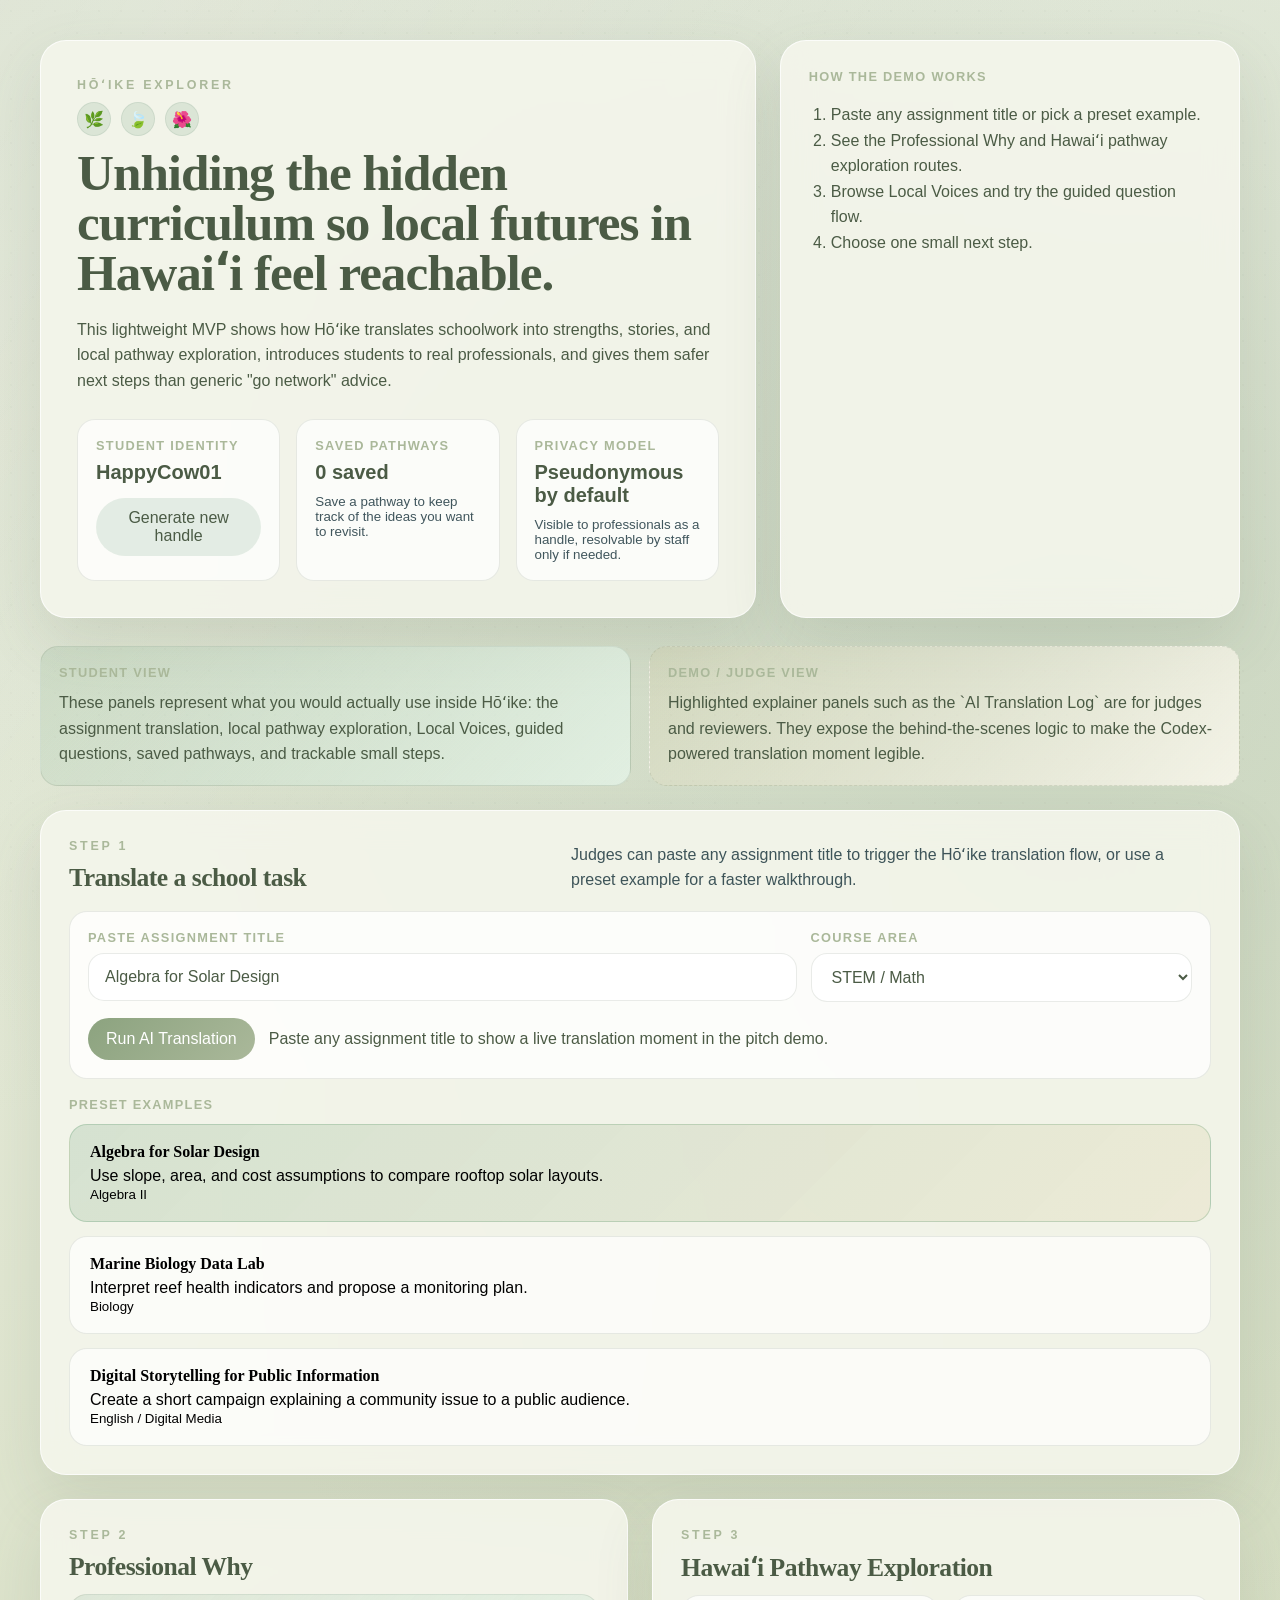
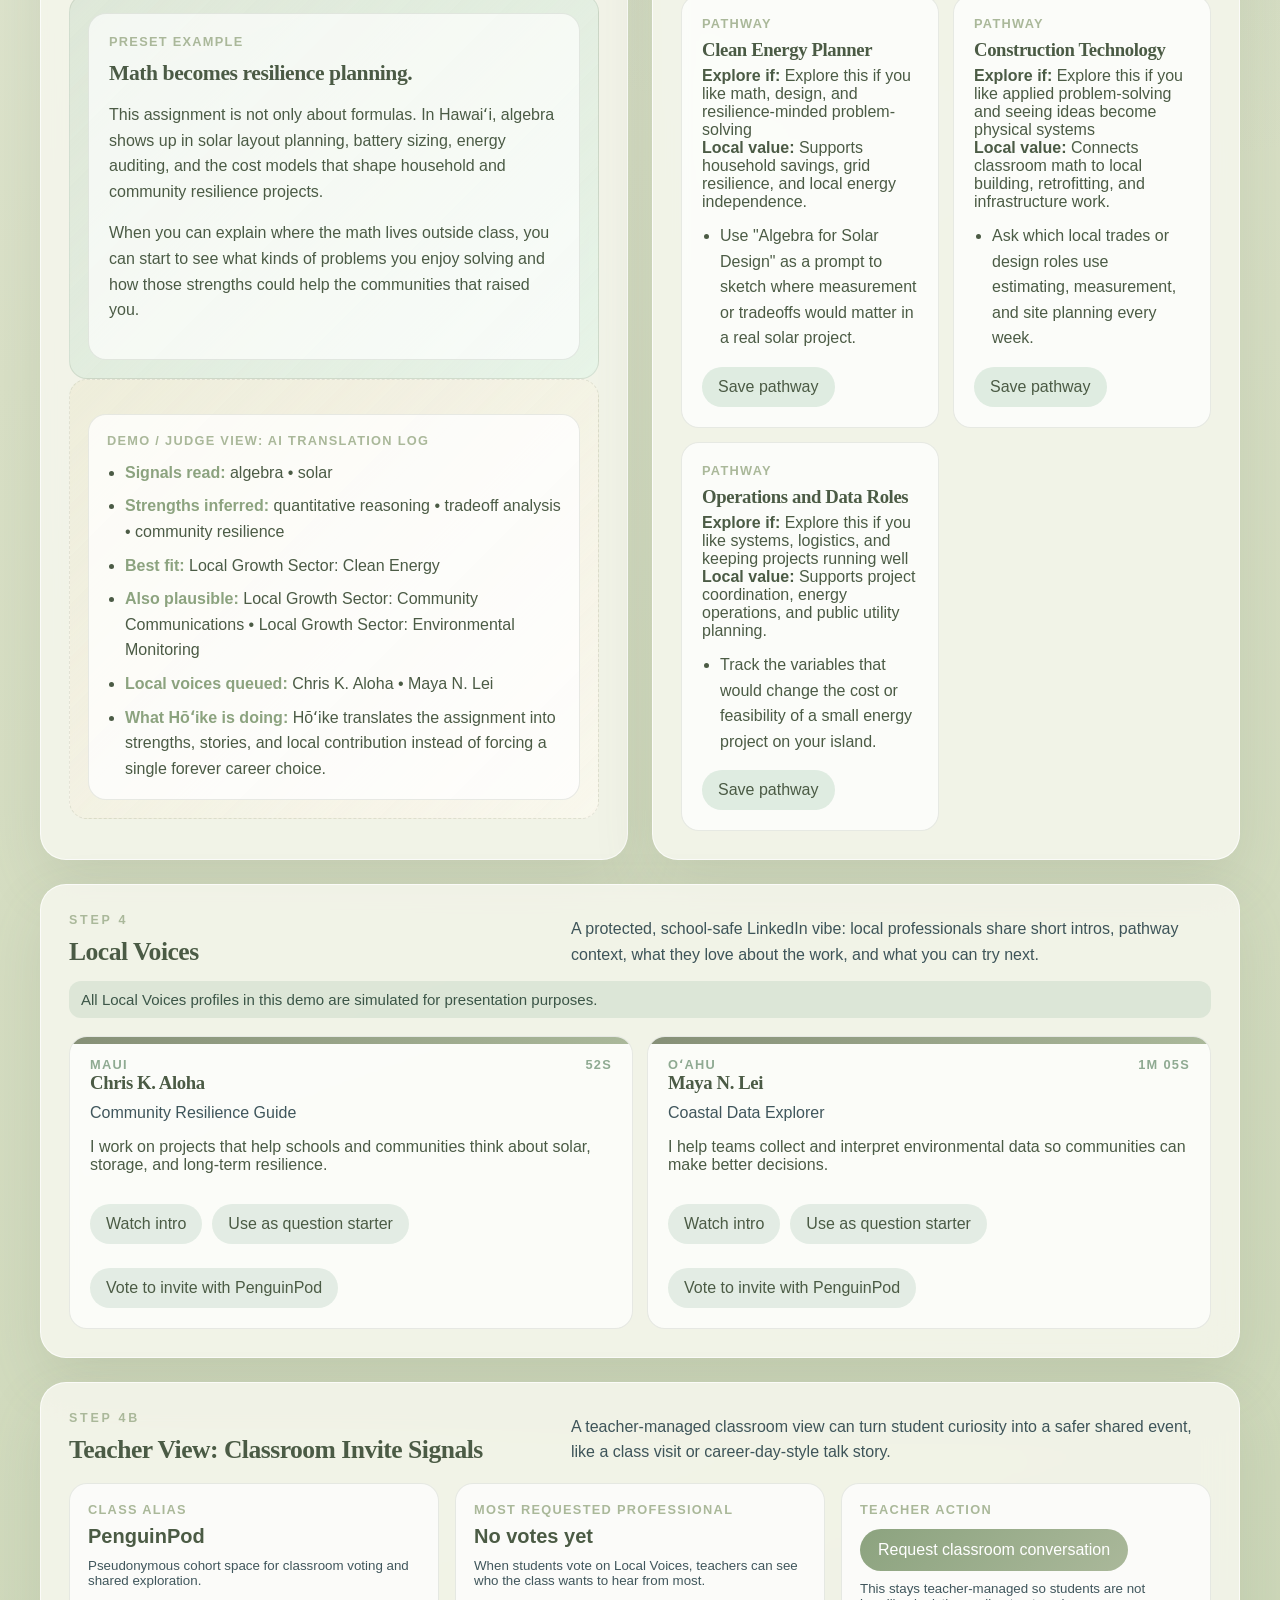
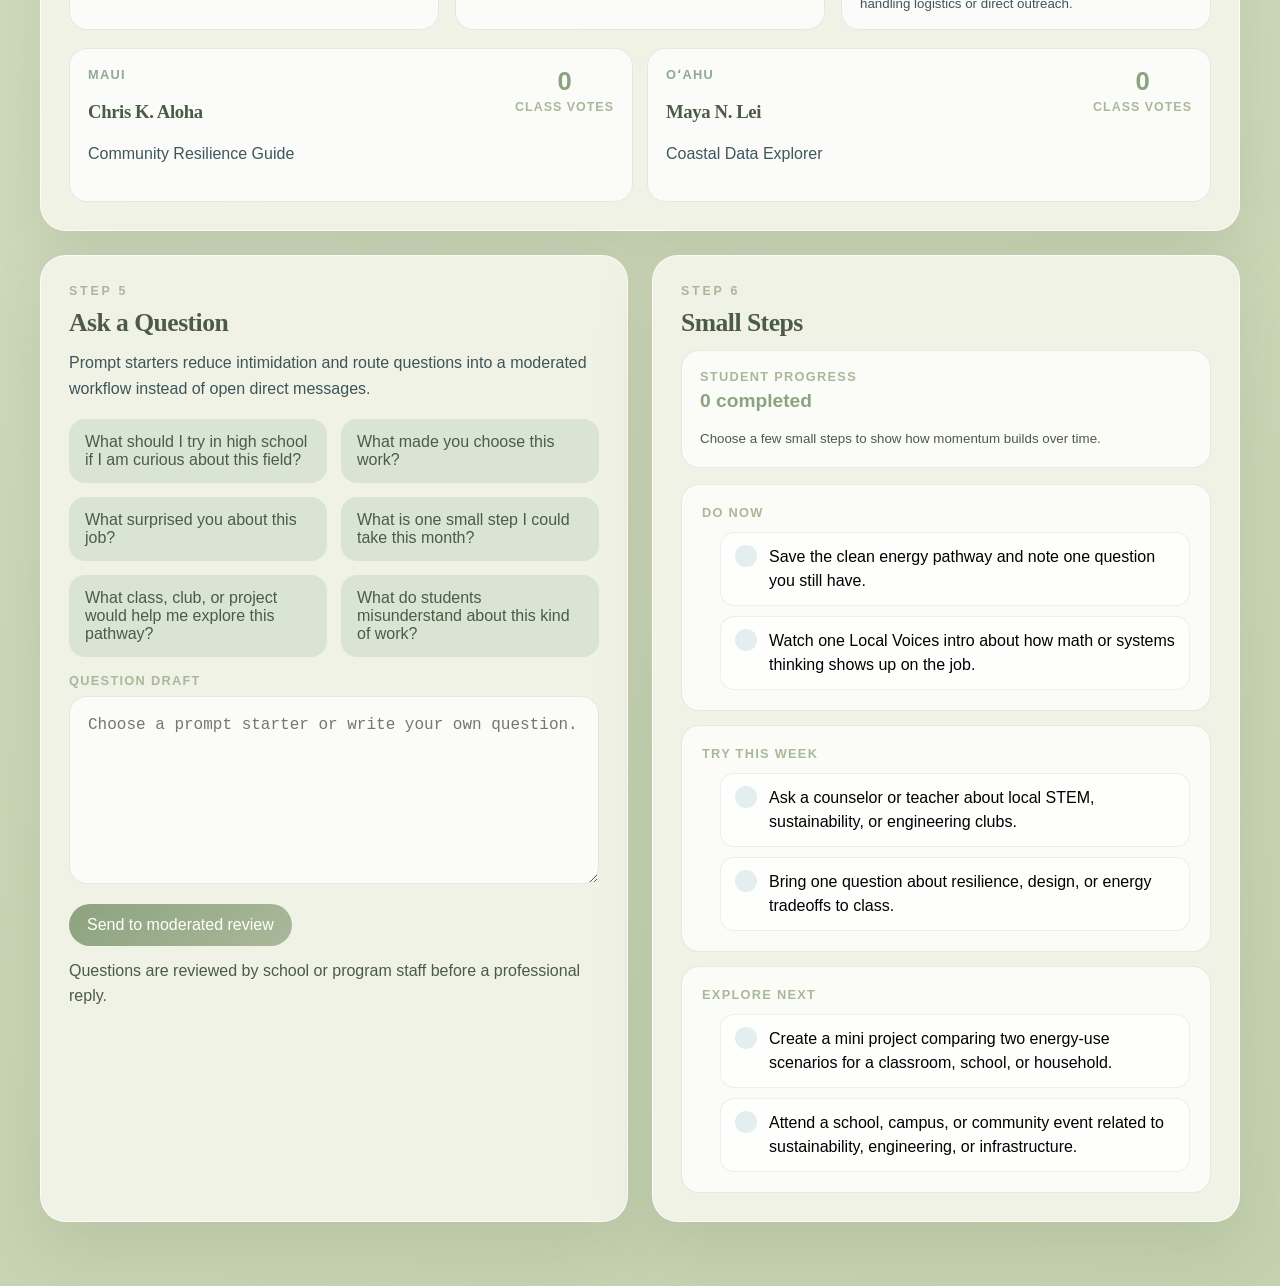
==== index.html @ 9222612d "Add files via upload" ====
<!DOCTYPE html>
<html lang="en">
  <head>
    <meta charset="UTF-8" />
    <meta name="viewport" content="width=device-width, initial-scale=1.0" />
    <title>Hōʻike Explorer Demo</title>
    <link rel="stylesheet" href="./styles.css" />
  </head>
  <body>
    <div class="page-shell">
      <header class="hero">
        <div class="hero-copy reveal">
          <p class="eyebrow">Hōʻike Explorer</p>
          <div class="flora-row" aria-hidden="true">
            <span class="flora-glyph">🌿</span>
            <span class="flora-glyph">🍃</span>
            <span class="flora-glyph">🌺</span>
          </div>
          <h1>Unhiding the hidden curriculum so local futures in Hawaiʻi feel reachable.</h1>
          <p class="lede">
            This lightweight MVP shows how Hōʻike translates schoolwork into
            strengths, stories, and local pathway exploration, introduces
            students to real professionals, and gives them safer next steps than
            generic "go network" advice.
          </p>
          <div class="hero-notes">
            <div class="note-card">
              <span>Student identity</span>
              <strong id="student-handle">HappyCow01</strong>
              <button id="generate-handle" type="button">Generate new handle</button>
            </div>
            <div class="note-card">
              <span>Saved pathways</span>
              <strong id="saved-pathways-count">0 saved</strong>
              <small id="saved-pathways-detail">Save a pathway to keep track of the ideas you want to revisit.</small>
            </div>
            <div class="note-card">
              <span>Privacy model</span>
              <strong>Pseudonymous by default</strong>
              <small>Visible to professionals as a handle, resolvable by staff only if needed.</small>
            </div>
          </div>
        </div>
          <div class="hero-panel reveal">
          <div class="panel-label">How the demo works</div>
          <ol>
            <li>Paste any assignment title or pick a preset example.</li>
            <li>See the Professional Why and Hawaiʻi pathway exploration routes.</li>
            <li>Browse Local Voices and try the guided question flow.</li>
            <li>Choose one small next step.</li>
          </ol>
        </div>
      </header>

      <main class="dashboard">
        <section class="view-toggle reveal">
          <div class="view-card student-view-card">
            <span class="panel-label">Student View</span>
            <p>
              These panels represent what you would actually use inside Hōʻike:
              the assignment translation, local pathway exploration, Local Voices,
              guided questions, saved pathways, and trackable small steps.
            </p>
          </div>
          <div class="view-card demo-view-card">
            <span class="panel-label">Demo / Judge View</span>
            <p>
              Highlighted explainer panels such as the `AI Translation Log` are for
              judges and reviewers. They expose the behind-the-scenes logic to make
              the Codex-powered translation moment legible.
            </p>
          </div>
        </section>

        <section class="card assignment-card reveal">
          <div class="section-heading">
            <div>
              <p class="eyebrow">Step 1</p>
              <h2>Translate a school task</h2>
            </div>
            <p class="section-copy">
              Judges can paste any assignment title to trigger the Hōʻike
              translation flow, or use a preset example for a faster walkthrough.
            </p>
          </div>
          <div class="generator-shell">
            <div class="generator-grid">
              <label class="generator-field" for="assignment-title-input">
                <span class="input-label">Paste assignment title</span>
                <input
                  id="assignment-title-input"
                  class="text-input"
                  type="text"
                  placeholder="Ex: Marine biology lab - reef health indicators"
                />
              </label>
              <label class="generator-field" for="assignment-subject-input">
                <span class="input-label">Course area</span>
                <select id="assignment-subject-input" class="select-input">
                  <option value="STEM / Math">STEM / Math</option>
                  <option value="Science / Biology">Science / Biology</option>
                  <option value="Computer Science / Engineering">Computer Science / Engineering</option>
                  <option value="English / Media">English / Media</option>
                  <option value="CTE / Career Exploration">CTE / Career Exploration</option>
                  <option value="Social Studies / Community">Social Studies / Community</option>
                </select>
              </label>
            </div>
            <div class="generator-actions">
              <button id="run-translation" class="primary-action" type="button">
                Run AI Translation
              </button>
              <span id="translation-status" class="status-text">
                Paste any assignment title to show a live translation moment in the pitch demo.
              </span>
            </div>
          </div>
          <p class="mini-label">Preset examples</p>
          <div class="assignment-list" id="assignment-list"></div>
        </section>

        <section class="grid-two">
          <article class="card reveal">
            <div class="section-heading compact">
              <div>
                <p class="eyebrow">Step 2</p>
                <h2>Professional Why</h2>
              </div>
            </div>
            <div class="student-surface">
              <div id="professional-why" class="rich-panel"></div>
            </div>
            <div class="demo-surface">
              <div id="translation-log" class="translation-log"></div>
            </div>
          </article>

          <article class="card reveal">
            <div class="section-heading compact">
              <div>
                <p class="eyebrow">Step 3</p>
                <h2>Hawaiʻi Pathway Exploration</h2>
              </div>
            </div>
            <div id="pathway-list" class="pathway-list"></div>
          </article>
        </section>

        <section class="card reveal">
          <div class="section-heading">
            <div>
              <p class="eyebrow">Step 4</p>
              <h2>Local Voices</h2>
            </div>
            <p class="section-copy">
              A protected, school-safe LinkedIn vibe: local professionals share short
              intros, pathway context, what they love about the work, and what
              you can try next.
            </p>
          </div>
          <p class="sim-note">All Local Voices profiles in this demo are simulated for presentation purposes.</p>
          <div id="voices-list" class="voices-list"></div>
        </section>

        <section class="card reveal">
          <div class="section-heading">
            <div>
              <p class="eyebrow">Step 4B</p>
              <h2>Teacher View: Classroom Invite Signals</h2>
            </div>
            <p class="section-copy">
              A teacher-managed classroom view can turn student curiosity into a
              safer shared event, like a class visit or career-day-style talk story.
            </p>
          </div>
          <div class="teacher-shell">
            <div class="teacher-summary-card">
              <span class="panel-label">Class alias</span>
              <strong>PenguinPod</strong>
              <small>Pseudonymous cohort space for classroom voting and shared exploration.</small>
            </div>
            <div class="teacher-summary-card">
              <span class="panel-label">Most requested professional</span>
              <strong id="teacher-top-voice">No votes yet</strong>
              <small id="teacher-top-voice-detail">When students vote on Local Voices, teachers can see who the class wants to hear from most.</small>
            </div>
            <div class="teacher-summary-card">
              <span class="panel-label">Teacher action</span>
              <button id="teacher-invite-button" class="primary-action" type="button">Request classroom conversation</button>
              <small id="teacher-invite-status">This stays teacher-managed so students are not handling logistics or direct outreach.</small>
            </div>
          </div>
          <div id="teacher-vote-list" class="teacher-vote-list"></div>
        </section>

        <section class="grid-two">
          <article class="card reveal">
            <div class="section-heading compact">
              <div>
                <p class="eyebrow">Step 5</p>
                <h2>Ask a Question</h2>
              </div>
            </div>
            <p class="section-copy">
              Prompt starters reduce intimidation and route questions into a moderated
              workflow instead of open direct messages.
            </p>
            <div id="prompt-list" class="prompt-list"></div>
            <label class="input-label" for="question-box">Question draft</label>
            <textarea
              id="question-box"
              rows="6"
              placeholder="Choose a prompt starter or write your own question."
            ></textarea>
            <div class="question-actions">
              <button id="submit-question" class="primary-action" type="button">
                Send to moderated review
              </button>
              <span id="question-status" class="status-text">
                Questions are reviewed by school or program staff before a professional reply.
              </span>
            </div>
          </article>

          <article class="card reveal">
            <div class="section-heading compact">
              <div>
                <p class="eyebrow">Step 6</p>
                <h2>Small Steps</h2>
              </div>
            </div>
            <div class="steps-summary">
              <span class="panel-label">Student Progress</span>
              <strong id="steps-progress-count">0 completed</strong>
              <small id="steps-progress-detail">Choose a few small steps to show how momentum builds over time.</small>
            </div>
            <div id="steps-panel" class="steps-panel"></div>
          </article>
        </section>
      </main>
    </div>

    <dialog id="voice-dialog">
      <form method="dialog" class="dialog-shell">
        <button class="dialog-close" type="submit" aria-label="Close">Close</button>
        <div id="dialog-content"></div>
      </form>
    </dialog>

    <script src="./app.js"></script>
  </body>
</html>
---- styles.css ----
:root {
  --sea: #8ca37f;
  --reef: #aab89a;
  --mist: #bfd090;
  --sand: #c3d0a5;
  --gold: #869077;
  --leaf: #8faa92;
  --ink: #4b5b45;
  --paper: rgba(244, 246, 236, 0.9);
  --line: rgba(75, 91, 69, 0.12);
  --shadow: 0 24px 60px rgba(92, 108, 83, 0.14);
  --radius-lg: 26px;
  --radius-md: 18px;
  --radius-sm: 12px;
}

* {
  box-sizing: border-box;
}

html {
  scroll-behavior: smooth;
}

body {
  margin: 0;
  min-height: 100vh;
  font-family: "Avenir Next", "Segoe UI", "Helvetica Neue", sans-serif;
  color: var(--ink);
  background:
    radial-gradient(circle at top left, rgba(170, 184, 154, 0.24), transparent 24%),
    radial-gradient(circle at 82% 15%, rgba(143, 170, 146, 0.28), transparent 28%),
    linear-gradient(160deg, #edf1e5 0%, #d9e0c6 40%, #c4d1af 100%);
}

body::before {
  content: "";
  position: fixed;
  inset: 0;
  pointer-events: none;
  background-image:
    radial-gradient(circle, rgba(75, 91, 69, 0.05) 1px, transparent 1px),
    linear-gradient(120deg, rgba(255, 255, 255, 0.18), transparent 50%);
  background-size: 22px 22px, 100% 100%;
  opacity: 0.5;
}

.page-shell {
  position: relative;
  z-index: 1;
  width: min(1200px, calc(100vw - 32px));
  margin: 0 auto;
  padding: 40px 0 64px;
}

.hero {
  display: grid;
  grid-template-columns: minmax(0, 1.4fr) minmax(280px, 0.9fr);
  gap: 24px;
  align-items: stretch;
  margin-bottom: 28px;
}

.hero-copy,
.hero-panel,
.card,
.dialog-shell {
  backdrop-filter: blur(16px);
  background: var(--paper);
  border: 1px solid rgba(255, 255, 255, 0.72);
  box-shadow: var(--shadow);
}

.hero-copy,
.hero-panel,
.card {
  border-radius: var(--radius-lg);
}

.hero-copy {
  padding: 36px;
}

.eyebrow {
  margin: 0 0 10px;
  font-size: 0.78rem;
  font-weight: 700;
  letter-spacing: 0.22em;
  text-transform: uppercase;
  color: var(--reef);
}

h1,
h2,
h3 {
  font-family: "Iowan Old Style", "Palatino Linotype", "Book Antiqua", serif;
  letter-spacing: -0.02em;
}

h1 {
  margin: 0;
  font-size: clamp(2.3rem, 4vw, 4.2rem);
  line-height: 0.98;
}

.lede,
.section-copy,
.rich-panel p,
.voice-meta,
textarea,
ol,
li,
.status-text,
.steps-list li {
  font-size: 1rem;
  line-height: 1.6;
}

.lede {
  margin: 18px 0 26px;
  max-width: 54rem;
}

.flora-row {
  display: flex;
  gap: 10px;
  align-items: center;
  margin-bottom: 12px;
}

.flora-glyph {
  display: inline-flex;
  align-items: center;
  justify-content: center;
  width: 34px;
  height: 34px;
  border-radius: 999px;
  background: rgba(79, 143, 99, 0.14);
  box-shadow: inset 0 0 0 1px rgba(31, 81, 56, 0.08);
  font-size: 1rem;
}

.hero-notes {
  display: grid;
  grid-template-columns: repeat(3, minmax(0, 1fr));
  gap: 16px;
}

.note-card {
  padding: 18px;
  border-radius: var(--radius-md);
  background: rgba(255, 255, 255, 0.74);
  border: 1px solid var(--line);
}

.note-card span,
.panel-label,
.voice-chip,
.pathway-meta,
.steps-label,
.input-label {
  display: block;
  font-size: 0.8rem;
  font-weight: 700;
  letter-spacing: 0.1em;
  text-transform: uppercase;
  color: var(--reef);
}

.note-card strong {
  display: block;
  margin-top: 8px;
  font-size: 1.25rem;
}

.note-card small {
  display: block;
  margin-top: 10px;
  color: rgba(22, 49, 57, 0.82);
}

button {
  border: 0;
  border-radius: 999px;
  font: inherit;
  cursor: pointer;
  transition: transform 180ms ease, background-color 180ms ease, opacity 180ms ease;
}

button:hover {
  transform: translateY(-1px);
}

#generate-handle,
.chip-button,
.voice-action {
  margin-top: 14px;
  padding: 11px 16px;
  background: rgba(79, 143, 99, 0.14);
  color: var(--ink);
}

.hero-panel {
  padding: 28px;
  align-self: stretch;
}

.hero-panel ol {
  margin: 18px 0 0;
  padding-left: 22px;
}

.dashboard {
  display: grid;
  gap: 24px;
}

.view-toggle {
  display: grid;
  grid-template-columns: repeat(2, minmax(0, 1fr));
  gap: 18px;
}

.view-card,
.steps-summary,
.student-surface,
.demo-surface {
  padding: 18px;
  border-radius: var(--radius-md);
  border: 1px solid var(--line);
}

.view-card p,
.steps-summary small {
  margin: 10px 0 0;
  line-height: 1.6;
}

.student-view-card,
.student-surface {
  background: linear-gradient(135deg, rgba(79, 143, 99, 0.12), rgba(228, 243, 231, 0.82));
}

.demo-view-card,
.demo-surface {
  background: linear-gradient(135deg, rgba(207, 180, 106, 0.1), rgba(251, 248, 238, 0.82));
  border-style: dashed;
}

.card {
  padding: 28px;
}

.grid-two {
  display: grid;
  grid-template-columns: repeat(2, minmax(0, 1fr));
  gap: 24px;
}

.section-heading {
  display: flex;
  justify-content: space-between;
  align-items: end;
  gap: 18px;
  margin-bottom: 18px;
}

.section-heading.compact {
  margin-bottom: 12px;
}

.section-heading h2 {
  margin: 0;
  font-size: clamp(1.6rem, 2vw, 2.3rem);
}

.section-copy {
  margin: 0;
  max-width: 40rem;
  color: rgba(22, 49, 57, 0.82);
}

.assignment-list,
.pathway-list,
.voices-list,
.prompt-list,
.teacher-vote-list {
  display: grid;
  gap: 14px;
}

.generator-shell,
.translation-log {
  margin-bottom: 18px;
  padding: 18px;
  border-radius: var(--radius-md);
  background: rgba(255, 255, 255, 0.76);
  border: 1px solid var(--line);
}

.generator-grid {
  display: grid;
  grid-template-columns: 1.3fr 0.7fr;
  gap: 14px;
}

.generator-field {
  display: block;
}

.text-input,
.select-input {
  width: 100%;
  margin-top: 8px;
  padding: 14px 16px;
  border-radius: 16px;
  border: 1px solid var(--line);
  background: rgba(255, 255, 255, 0.84);
  color: var(--ink);
  font: inherit;
}

.generator-actions {
  display: flex;
  gap: 14px;
  align-items: center;
  margin-top: 16px;
}

.mini-label,
.translation-pill,
.log-label {
  display: block;
  margin: 0 0 12px;
  font-size: 0.8rem;
  font-weight: 700;
  letter-spacing: 0.1em;
  text-transform: uppercase;
  color: var(--reef);
}

.mini-label {
  margin-top: 2px;
}

.translation-log {
  margin-top: 16px;
  margin-bottom: 0;
}

.steps-summary {
  display: flex;
  flex-direction: column;
  gap: 6px;
  margin-bottom: 16px;
  background: rgba(255, 255, 255, 0.72);
}

.steps-summary strong {
  font-size: 1.2rem;
  color: var(--sea);
}

.translation-log strong,
.translation-log b {
  color: var(--sea);
}

.log-list {
  margin: 12px 0 0;
  padding-left: 18px;
}

.log-list li + li {
  margin-top: 8px;
}

.assignment-button {
  width: 100%;
  padding: 18px 20px;
  border-radius: var(--radius-md);
  text-align: left;
  background: rgba(255, 255, 255, 0.68);
  border: 1px solid var(--line);
}

.assignment-button strong,
.pathway-card h3,
.voice-card h3 {
  display: block;
  margin: 0 0 6px;
  font-family: "Iowan Old Style", "Palatino Linotype", serif;
}

.assignment-button p,
.assignment-button small,
.pathway-card p,
.voice-card p {
  margin: 0;
}

.assignment-button.active {
  background: linear-gradient(135deg, rgba(79, 143, 99, 0.18), rgba(207, 180, 106, 0.14));
  border-color: rgba(79, 143, 99, 0.26);
}

.rich-panel {
  padding: 20px;
  border-radius: var(--radius-md);
  background: rgba(255, 255, 255, 0.66);
  border: 1px solid var(--line);
}

.rich-panel h3 {
  margin: 0 0 10px;
  font-size: 1.35rem;
}

.pathway-list {
  grid-template-columns: repeat(auto-fit, minmax(220px, 1fr));
}

.pathway-card,
.voice-card,
.steps-group {
  padding: 20px;
  border-radius: var(--radius-md);
  background: rgba(255, 255, 255, 0.72);
  border: 1px solid var(--line);
}

.pathway-actions {
  display: flex;
  gap: 10px;
  flex-wrap: wrap;
  margin-top: 16px;
}

.save-pathway-button {
  margin-top: 0;
  padding: 11px 16px;
  background: rgba(79, 143, 99, 0.16);
  color: var(--ink);
}

.save-pathway-button.is-saved {
  background: rgba(61, 106, 82, 0.18);
  color: var(--leaf);
}

.pathway-meta {
  margin-bottom: 8px;
}

.pathway-card ul,
.steps-group ul {
  margin: 12px 0 0;
  padding-left: 18px;
}

.voices-list {
  grid-template-columns: repeat(auto-fit, minmax(260px, 1fr));
}

.voice-card {
  position: relative;
  overflow: hidden;
}

.voice-card::before {
  content: "";
  position: absolute;
  inset: 0 auto auto 0;
  width: 100%;
  height: 7px;
  background: linear-gradient(90deg, var(--gold), var(--reef));
}

.voice-header {
  display: flex;
  justify-content: space-between;
  gap: 12px;
  align-items: start;
  margin-bottom: 12px;
}

.voice-chip {
  color: var(--leaf);
}

.voice-meta {
  color: rgba(22, 49, 57, 0.82);
}

.voice-actions {
  display: flex;
  gap: 10px;
  flex-wrap: wrap;
  margin-top: 16px;
}

.teacher-shell {
  display: grid;
  grid-template-columns: repeat(3, minmax(0, 1fr));
  gap: 16px;
  margin-bottom: 18px;
}

.teacher-summary-card,
.teacher-vote-card {
  padding: 18px;
  border-radius: var(--radius-md);
  background: rgba(255, 255, 255, 0.74);
  border: 1px solid var(--line);
}

.teacher-summary-card strong {
  display: block;
  margin-top: 8px;
  font-size: 1.25rem;
}

.teacher-summary-card small {
  display: block;
  margin-top: 10px;
  color: rgba(22, 49, 57, 0.82);
}

.teacher-summary-card .primary-action {
  margin-top: 12px;
}

.teacher-vote-list {
  grid-template-columns: repeat(auto-fit, minmax(220px, 1fr));
}

.teacher-vote-card {
  display: flex;
  justify-content: space-between;
  gap: 14px;
  align-items: start;
}

.teacher-vote-meta {
  min-width: 74px;
  text-align: center;
}

.teacher-vote-meta strong {
  display: block;
  font-size: 1.6rem;
  color: var(--sea);
}

.teacher-vote-meta span {
  display: block;
  margin-top: 4px;
  font-size: 0.78rem;
  font-weight: 700;
  letter-spacing: 0.08em;
  text-transform: uppercase;
  color: var(--reef);
}

.prompt-list {
  grid-template-columns: repeat(auto-fit, minmax(220px, 1fr));
  margin: 18px 0 16px;
}

.chip-button {
  margin-top: 0;
  padding: 14px 16px;
  text-align: left;
  border-radius: 16px;
}

textarea {
  width: 100%;
  margin-top: 8px;
  padding: 16px 18px;
  resize: vertical;
  border-radius: 18px;
  border: 1px solid var(--line);
  background: rgba(255, 255, 255, 0.74);
  color: var(--ink);
}

.question-actions {
  display: flex;
  flex-direction: column;
  gap: 12px;
  margin-top: 16px;
}

.primary-action {
  align-self: start;
  padding: 12px 18px;
  background: linear-gradient(135deg, var(--sea), var(--reef));
  color: white;
}

.steps-panel {
  display: grid;
  gap: 14px;
}

.steps-label {
  margin-bottom: 2px;
}

.steps-checklist {
  margin: 12px 0 0;
  padding: 0;
  list-style: none;
}

.step-item + .step-item {
  margin-top: 10px;
}

.step-toggle {
  display: grid;
  grid-template-columns: 22px 1fr;
  gap: 12px;
  align-items: start;
  width: 100%;
  padding: 12px 14px;
  border-radius: 14px;
  background: rgba(255, 255, 255, 0.76);
  border: 1px solid rgba(16, 63, 71, 0.08);
  text-align: left;
}

.step-toggle.is-complete {
  background: rgba(228, 243, 231, 0.92);
  border-color: rgba(61, 106, 82, 0.24);
}

.step-marker {
  display: inline-flex;
  align-items: center;
  justify-content: center;
  width: 22px;
  height: 22px;
  border-radius: 999px;
  background: rgba(31, 127, 143, 0.12);
  color: var(--reef);
  font-size: 0.82rem;
  font-weight: 700;
}

.step-toggle.is-complete .step-marker {
  background: var(--leaf);
  color: white;
}

.step-copy {
  line-height: 1.5;
}

.sim-note {
  margin: -4px 0 18px;
  padding: 10px 12px;
  border-radius: 12px;
  background: rgba(79, 143, 99, 0.12);
  color: rgba(23, 52, 39, 0.82);
  font-size: 0.94rem;
}

dialog {
  width: min(720px, calc(100vw - 32px));
  border: none;
  padding: 0;
  background: transparent;
}

dialog::backdrop {
  background: rgba(18, 47, 54, 0.38);
  backdrop-filter: blur(8px);
}

.dialog-shell {
  position: relative;
  border-radius: 28px;
  padding: 30px;
}

.dialog-close {
  position: absolute;
  top: 18px;
  right: 18px;
  padding: 8px 12px;
  background: rgba(15, 95, 112, 0.1);
}

.dialog-shell h3 {
  margin-top: 0;
  font-size: 2rem;
}

.dialog-shell p,
.dialog-shell li {
  line-height: 1.65;
}

.reveal {
  opacity: 0;
  transform: translateY(18px);
  animation: rise 700ms ease forwards;
}

.reveal:nth-child(2) {
  animation-delay: 120ms;
}

.reveal:nth-child(3) {
  animation-delay: 220ms;
}

.reveal:nth-child(4) {
  animation-delay: 320ms;
}

@keyframes rise {
  to {
    opacity: 1;
    transform: translateY(0);
  }
}

@media (max-width: 940px) {
  .hero,
  .grid-two,
  .view-toggle,
  .teacher-shell,
  .hero-notes,
  .section-heading {
    grid-template-columns: 1fr;
  }

  .hero {
    grid-template-columns: 1fr;
  }

  .section-heading {
    align-items: start;
  }

  .hero-copy,
  .hero-panel,
  .card {
    padding: 24px;
  }

  .generator-grid {
    grid-template-columns: 1fr;
  }

  .hero-notes {
    grid-template-columns: 1fr;
  }

  .generator-actions {
    flex-direction: column;
    align-items: start;
  }
}

@media (max-width: 640px) {
  .page-shell {
    width: min(100vw - 18px, 100%);
    padding-top: 18px;
    padding-bottom: 32px;
  }

  h1 {
    font-size: 2.35rem;
  }

  .hero-copy,
  .hero-panel,
  .card {
    border-radius: 22px;
  }

  .note-card,
  .pathway-card,
  .voice-card,
  .teacher-summary-card,
  .teacher-vote-card,
  .steps-group,
  .assignment-button,
  .rich-panel {
    border-radius: 16px;
  }
}
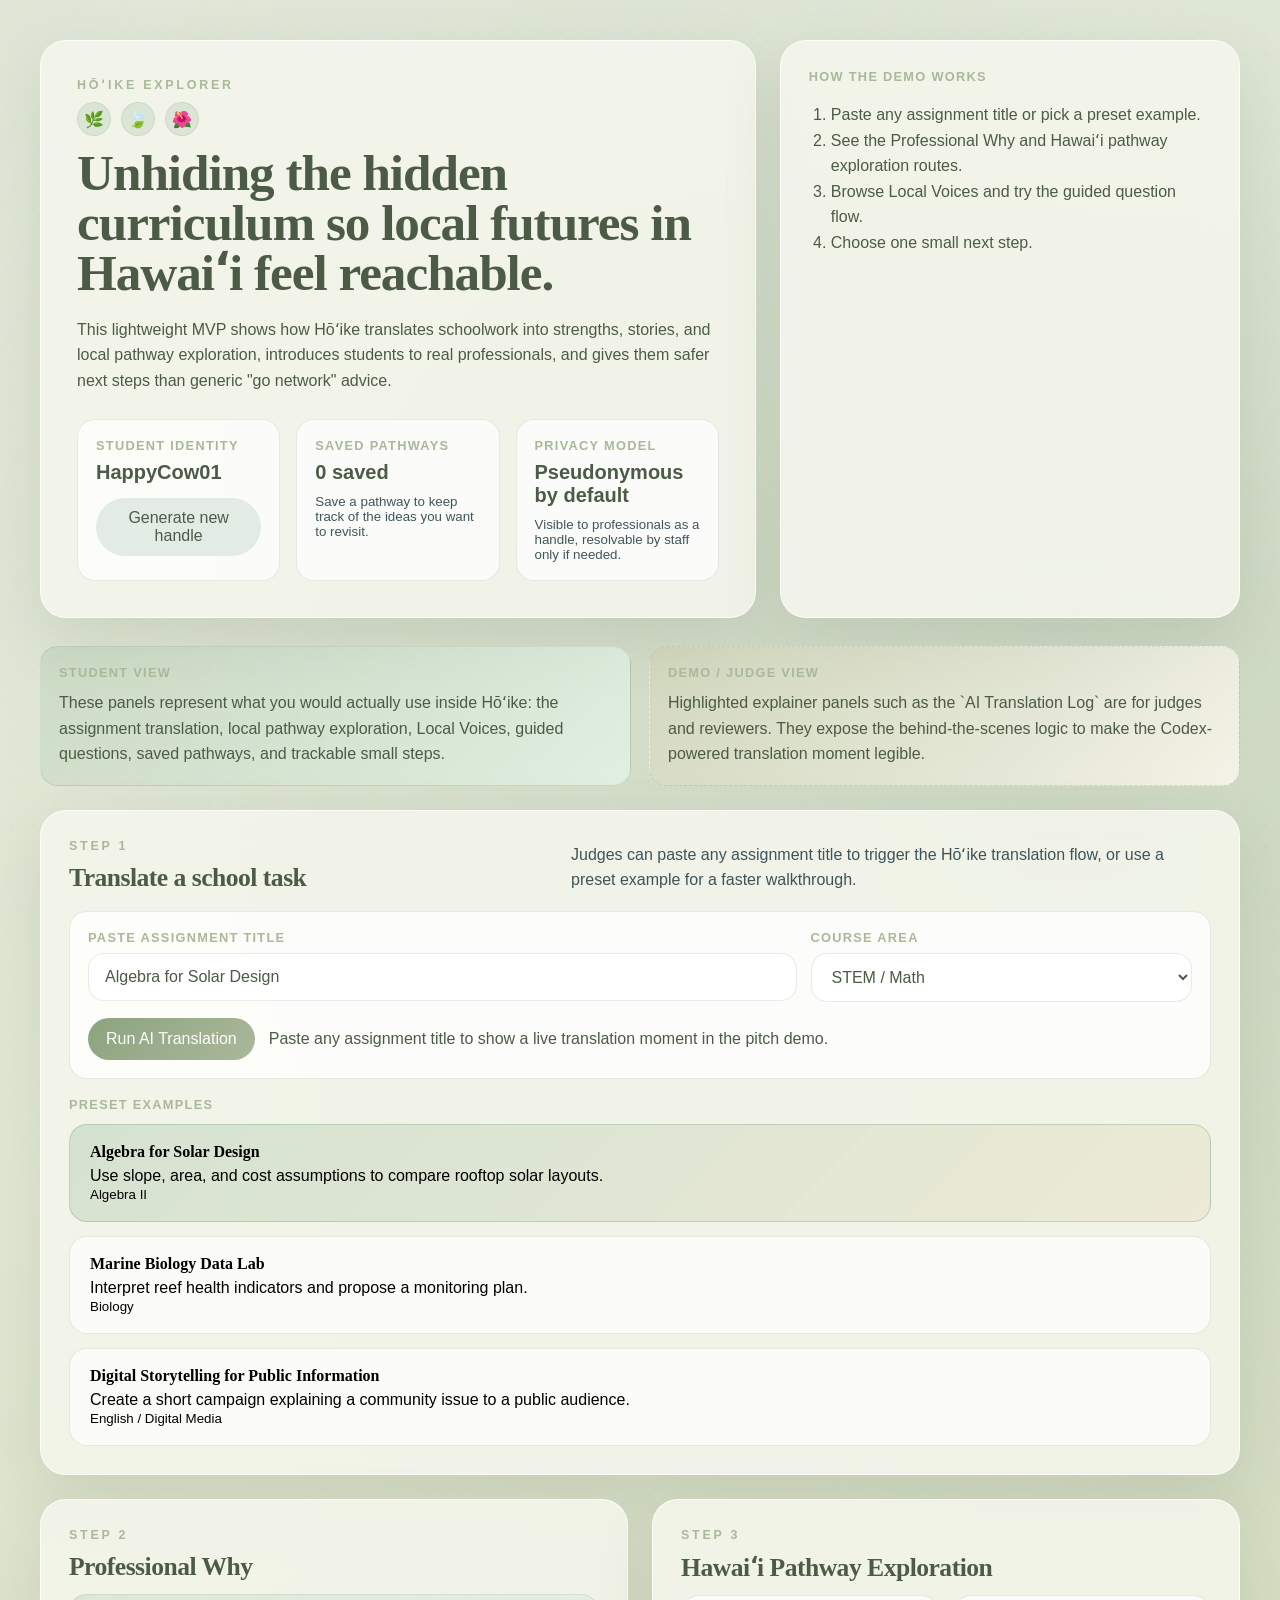
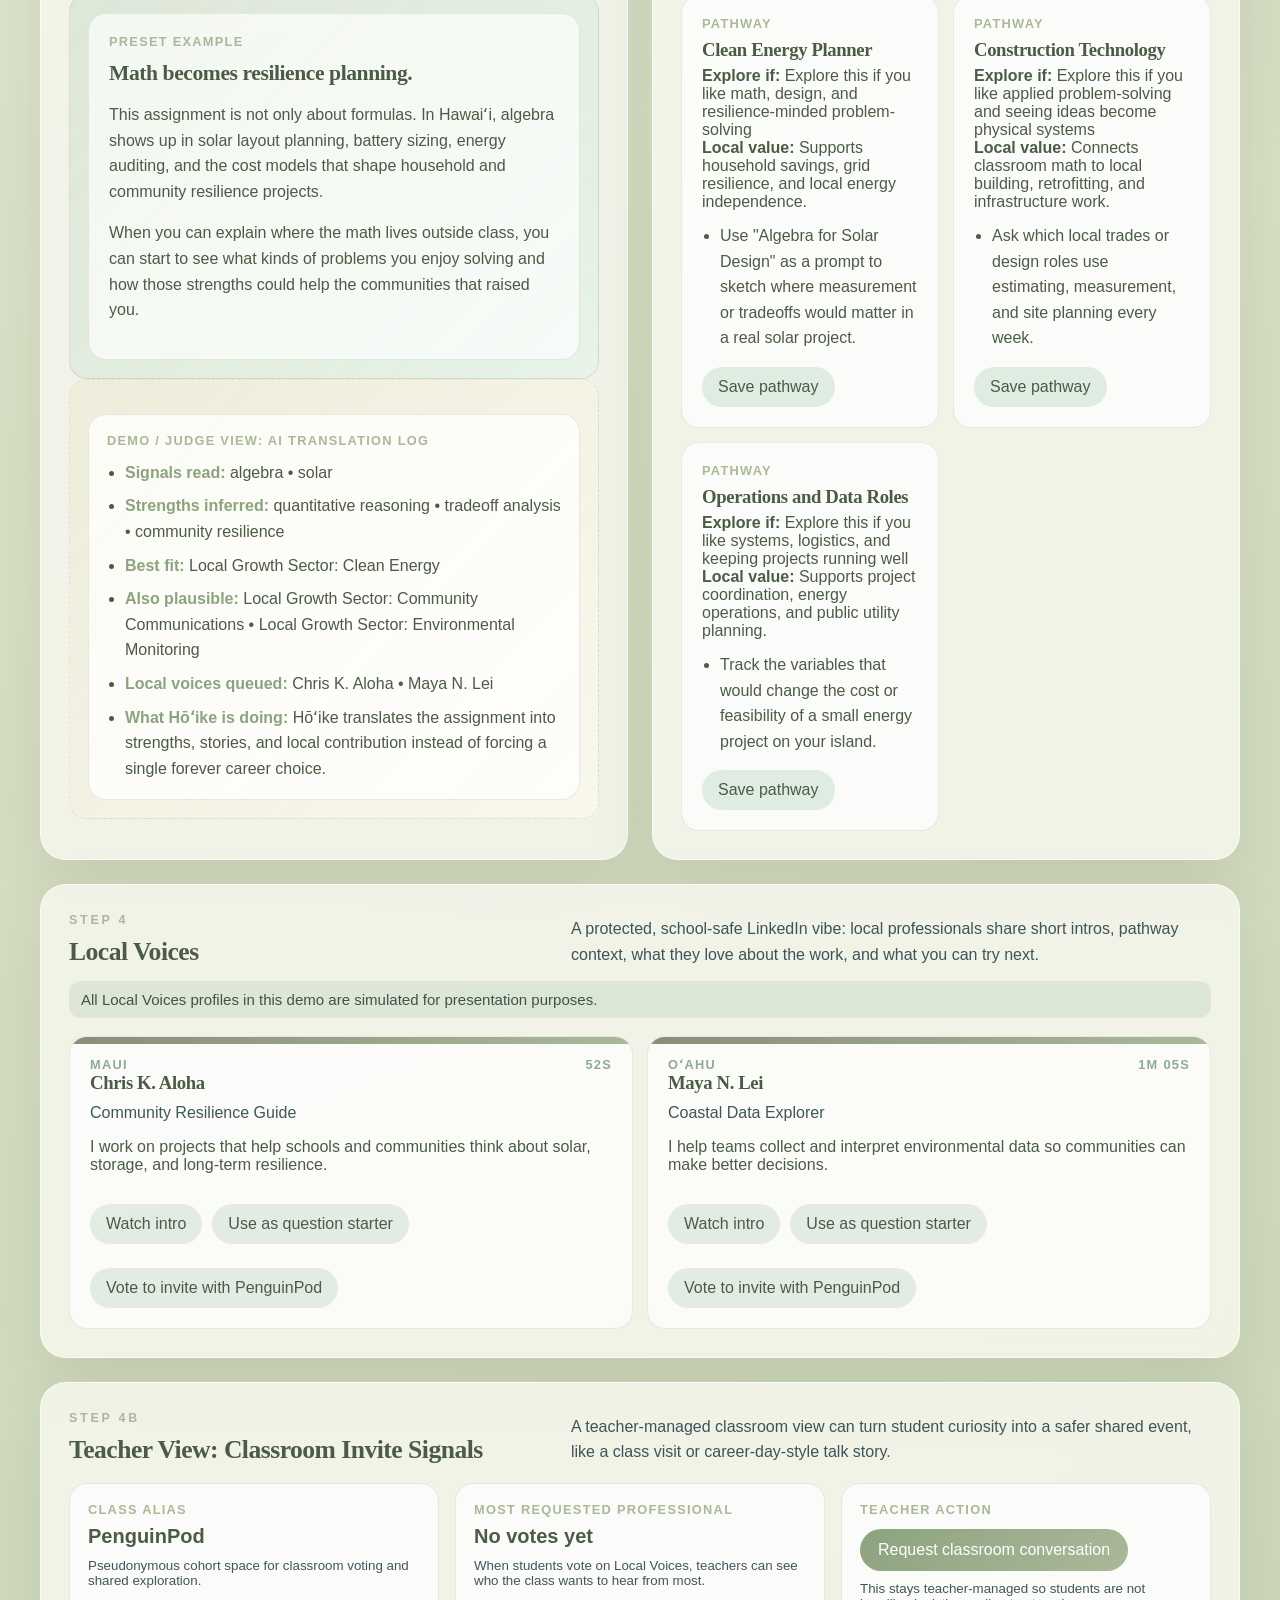
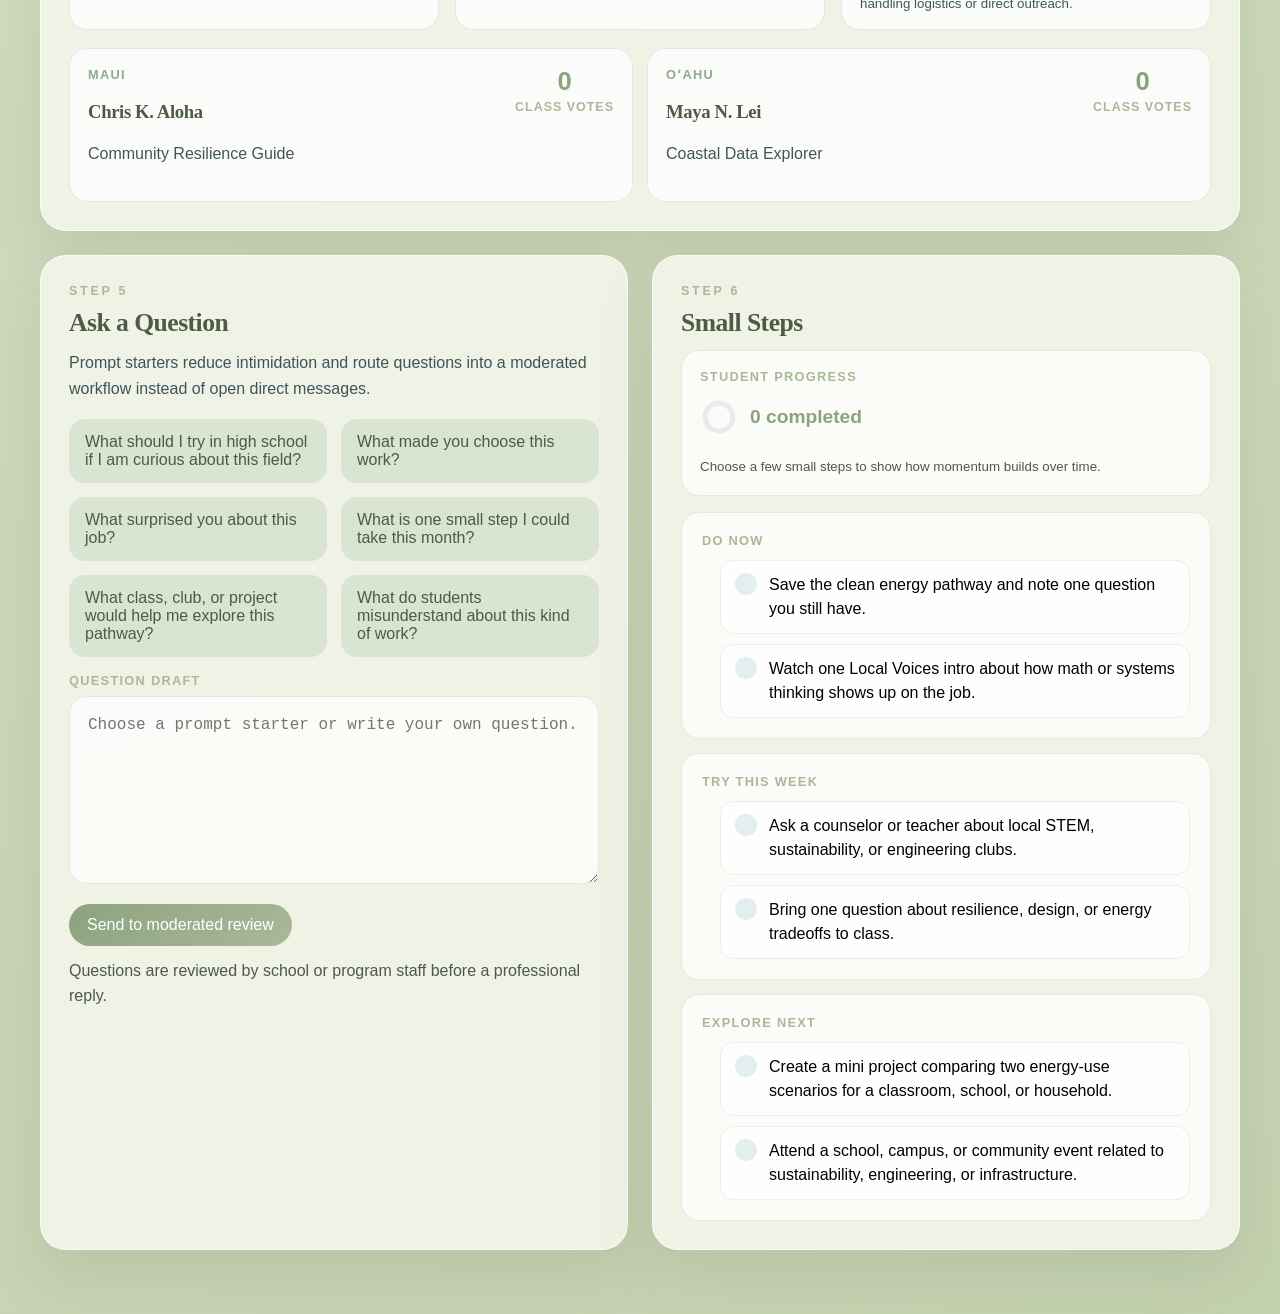
==== commit fa84d13e: "updating stuff hopefully" ====
--- a/index.html
+++ b/index.html
@@ -2,251 +2,14 @@
 <html lang="en">
   <head>
     <meta charset="UTF-8" />
+    <meta http-equiv="refresh" content="0; url=./demo/index.html" />
     <meta name="viewport" content="width=device-width, initial-scale=1.0" />
-    <title>Hōʻike Explorer Demo</title>
-    <link rel="stylesheet" href="./styles.css" />
+    <title>Hōʻike Explorer</title>
+    <script>
+      window.location.replace("./demo/index.html");
+    </script>
   </head>
   <body>
-    <div class="page-shell">
-      <header class="hero">
-        <div class="hero-copy reveal">
-          <p class="eyebrow">Hōʻike Explorer</p>
-          <div class="flora-row" aria-hidden="true">
-            <span class="flora-glyph">🌿</span>
-            <span class="flora-glyph">🍃</span>
-            <span class="flora-glyph">🌺</span>
-          </div>
-          <h1>Unhiding the hidden curriculum so local futures in Hawaiʻi feel reachable.</h1>
-          <p class="lede">
-            This lightweight MVP shows how Hōʻike translates schoolwork into
-            strengths, stories, and local pathway exploration, introduces
-            students to real professionals, and gives them safer next steps than
-            generic "go network" advice.
-          </p>
-          <div class="hero-notes">
-            <div class="note-card">
-              <span>Student identity</span>
-              <strong id="student-handle">HappyCow01</strong>
-              <button id="generate-handle" type="button">Generate new handle</button>
-            </div>
-            <div class="note-card">
-              <span>Saved pathways</span>
-              <strong id="saved-pathways-count">0 saved</strong>
-              <small id="saved-pathways-detail">Save a pathway to keep track of the ideas you want to revisit.</small>
-            </div>
-            <div class="note-card">
-              <span>Privacy model</span>
-              <strong>Pseudonymous by default</strong>
-              <small>Visible to professionals as a handle, resolvable by staff only if needed.</small>
-            </div>
-          </div>
-        </div>
-          <div class="hero-panel reveal">
-          <div class="panel-label">How the demo works</div>
-          <ol>
-            <li>Paste any assignment title or pick a preset example.</li>
-            <li>See the Professional Why and Hawaiʻi pathway exploration routes.</li>
-            <li>Browse Local Voices and try the guided question flow.</li>
-            <li>Choose one small next step.</li>
-          </ol>
-        </div>
-      </header>
-
-      <main class="dashboard">
-        <section class="view-toggle reveal">
-          <div class="view-card student-view-card">
-            <span class="panel-label">Student View</span>
-            <p>
-              These panels represent what you would actually use inside Hōʻike:
-              the assignment translation, local pathway exploration, Local Voices,
-              guided questions, saved pathways, and trackable small steps.
-            </p>
-          </div>
-          <div class="view-card demo-view-card">
-            <span class="panel-label">Demo / Judge View</span>
-            <p>
-              Highlighted explainer panels such as the `AI Translation Log` are for
-              judges and reviewers. They expose the behind-the-scenes logic to make
-              the Codex-powered translation moment legible.
-            </p>
-          </div>
-        </section>
-
-        <section class="card assignment-card reveal">
-          <div class="section-heading">
-            <div>
-              <p class="eyebrow">Step 1</p>
-              <h2>Translate a school task</h2>
-            </div>
-            <p class="section-copy">
-              Judges can paste any assignment title to trigger the Hōʻike
-              translation flow, or use a preset example for a faster walkthrough.
-            </p>
-          </div>
-          <div class="generator-shell">
-            <div class="generator-grid">
-              <label class="generator-field" for="assignment-title-input">
-                <span class="input-label">Paste assignment title</span>
-                <input
-                  id="assignment-title-input"
-                  class="text-input"
-                  type="text"
-                  placeholder="Ex: Marine biology lab - reef health indicators"
-                />
-              </label>
-              <label class="generator-field" for="assignment-subject-input">
-                <span class="input-label">Course area</span>
-                <select id="assignment-subject-input" class="select-input">
-                  <option value="STEM / Math">STEM / Math</option>
-                  <option value="Science / Biology">Science / Biology</option>
-                  <option value="Computer Science / Engineering">Computer Science / Engineering</option>
-                  <option value="English / Media">English / Media</option>
-                  <option value="CTE / Career Exploration">CTE / Career Exploration</option>
-                  <option value="Social Studies / Community">Social Studies / Community</option>
-                </select>
-              </label>
-            </div>
-            <div class="generator-actions">
-              <button id="run-translation" class="primary-action" type="button">
-                Run AI Translation
-              </button>
-              <span id="translation-status" class="status-text">
-                Paste any assignment title to show a live translation moment in the pitch demo.
-              </span>
-            </div>
-          </div>
-          <p class="mini-label">Preset examples</p>
-          <div class="assignment-list" id="assignment-list"></div>
-        </section>
-
-        <section class="grid-two">
-          <article class="card reveal">
-            <div class="section-heading compact">
-              <div>
-                <p class="eyebrow">Step 2</p>
-                <h2>Professional Why</h2>
-              </div>
-            </div>
-            <div class="student-surface">
-              <div id="professional-why" class="rich-panel"></div>
-            </div>
-            <div class="demo-surface">
-              <div id="translation-log" class="translation-log"></div>
-            </div>
-          </article>
-
-          <article class="card reveal">
-            <div class="section-heading compact">
-              <div>
-                <p class="eyebrow">Step 3</p>
-                <h2>Hawaiʻi Pathway Exploration</h2>
-              </div>
-            </div>
-            <div id="pathway-list" class="pathway-list"></div>
-          </article>
-        </section>
-
-        <section class="card reveal">
-          <div class="section-heading">
-            <div>
-              <p class="eyebrow">Step 4</p>
-              <h2>Local Voices</h2>
-            </div>
-            <p class="section-copy">
-              A protected, school-safe LinkedIn vibe: local professionals share short
-              intros, pathway context, what they love about the work, and what
-              you can try next.
-            </p>
-          </div>
-          <p class="sim-note">All Local Voices profiles in this demo are simulated for presentation purposes.</p>
-          <div id="voices-list" class="voices-list"></div>
-        </section>
-
-        <section class="card reveal">
-          <div class="section-heading">
-            <div>
-              <p class="eyebrow">Step 4B</p>
-              <h2>Teacher View: Classroom Invite Signals</h2>
-            </div>
-            <p class="section-copy">
-              A teacher-managed classroom view can turn student curiosity into a
-              safer shared event, like a class visit or career-day-style talk story.
-            </p>
-          </div>
-          <div class="teacher-shell">
-            <div class="teacher-summary-card">
-              <span class="panel-label">Class alias</span>
-              <strong>PenguinPod</strong>
-              <small>Pseudonymous cohort space for classroom voting and shared exploration.</small>
-            </div>
-            <div class="teacher-summary-card">
-              <span class="panel-label">Most requested professional</span>
-              <strong id="teacher-top-voice">No votes yet</strong>
-              <small id="teacher-top-voice-detail">When students vote on Local Voices, teachers can see who the class wants to hear from most.</small>
-            </div>
-            <div class="teacher-summary-card">
-              <span class="panel-label">Teacher action</span>
-              <button id="teacher-invite-button" class="primary-action" type="button">Request classroom conversation</button>
-              <small id="teacher-invite-status">This stays teacher-managed so students are not handling logistics or direct outreach.</small>
-            </div>
-          </div>
-          <div id="teacher-vote-list" class="teacher-vote-list"></div>
-        </section>
-
-        <section class="grid-two">
-          <article class="card reveal">
-            <div class="section-heading compact">
-              <div>
-                <p class="eyebrow">Step 5</p>
-                <h2>Ask a Question</h2>
-              </div>
-            </div>
-            <p class="section-copy">
-              Prompt starters reduce intimidation and route questions into a moderated
-              workflow instead of open direct messages.
-            </p>
-            <div id="prompt-list" class="prompt-list"></div>
-            <label class="input-label" for="question-box">Question draft</label>
-            <textarea
-              id="question-box"
-              rows="6"
-              placeholder="Choose a prompt starter or write your own question."
-            ></textarea>
-            <div class="question-actions">
-              <button id="submit-question" class="primary-action" type="button">
-                Send to moderated review
-              </button>
-              <span id="question-status" class="status-text">
-                Questions are reviewed by school or program staff before a professional reply.
-              </span>
-            </div>
-          </article>
-
-          <article class="card reveal">
-            <div class="section-heading compact">
-              <div>
-                <p class="eyebrow">Step 6</p>
-                <h2>Small Steps</h2>
-              </div>
-            </div>
-            <div class="steps-summary">
-              <span class="panel-label">Student Progress</span>
-              <strong id="steps-progress-count">0 completed</strong>
-              <small id="steps-progress-detail">Choose a few small steps to show how momentum builds over time.</small>
-            </div>
-            <div id="steps-panel" class="steps-panel"></div>
-          </article>
-        </section>
-      </main>
-    </div>
-
-    <dialog id="voice-dialog">
-      <form method="dialog" class="dialog-shell">
-        <button class="dialog-close" type="submit" aria-label="Close">Close</button>
-        <div id="dialog-content"></div>
-      </form>
-    </dialog>
-
-    <script src="./app.js"></script>
+    <p>Redirecting to <a href="./demo/index.html">Hōʻike Explorer</a>...</p>
   </body>
 </html>
